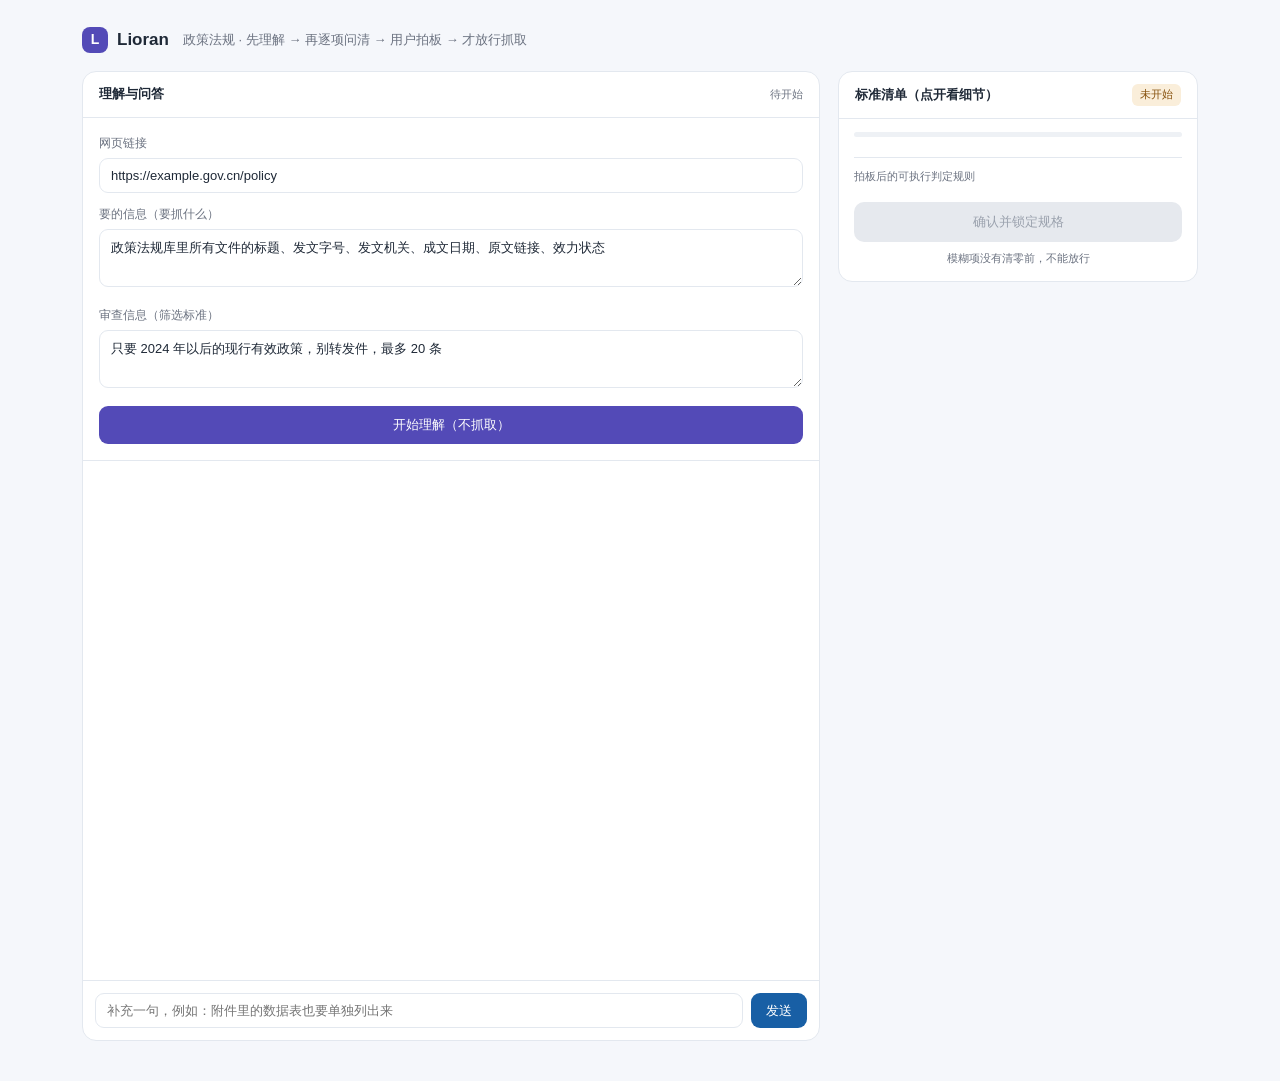
==== static/clarify.html @ 4ed3f1af "feat: add clarify-before-scrape gate for policy documents - Add replaceable policy-domain template: " ====
<!doctype html>
<html lang="zh-CN">
<head>
  <meta charset="utf-8">
  <meta name="viewport" content="width=device-width, initial-scale=1">
  <title>Lioran · 先理解，再问清楚</title>
  <style>
    :root{--bg:#f5f7fb;--card:#fff;--line:#e3e8ef;--ink:#1f2937;--muted:#6b7280;--blue:#185fa5;--blue-soft:#e6f1fb;--purple:#534ab7;--purple-soft:#eeedfe;--amber:#854f0b;--amber-soft:#faeeda;--green:#0f6e56;--green-soft:#e1f5ee}
    *{box-sizing:border-box}
    body{margin:0;background:var(--bg);color:var(--ink);font-family:-apple-system,BlinkMacSystemFont,"PingFang SC","Microsoft YaHei",sans-serif;font-size:14px;line-height:1.6}
    .app{max-width:1160px;margin:0 auto;padding:26px 22px 40px}
    header{display:flex;align-items:baseline;gap:14px;flex-wrap:wrap;margin-bottom:18px}
    .brand{display:flex;align-items:center;gap:9px;font-size:17px;font-weight:600}
    .mark{width:26px;height:26px;border-radius:8px;background:var(--purple);color:#fff;display:grid;place-items:center;font-size:14px}
    header p{margin:0;color:var(--muted);font-size:13px}
    .layout{display:grid;grid-template-columns:1fr 360px;gap:18px;align-items:start}
    .panel{background:var(--card);border:1px solid var(--line);border-radius:14px;overflow:hidden}
    .panel-head{padding:12px 16px;border-bottom:1px solid var(--line);font-weight:600;font-size:13px;display:flex;justify-content:space-between;align-items:center}
    .inputs{padding:16px}
    .inputs label{display:block;font-size:12px;color:var(--muted);margin:0 0 5px}
    .inputs input,.inputs textarea{width:100%;border:1px solid var(--line);border-radius:9px;padding:9px 11px;font-size:13px;font-family:inherit;outline:none;background:#fff;color:var(--ink);margin-bottom:12px}
    .inputs textarea{resize:vertical;min-height:58px}
    .inputs input:focus,.inputs textarea:focus{border-color:var(--blue)}
    .primary{width:100%;border:0;border-radius:9px;padding:10px;font-size:13px;font-family:inherit;cursor:pointer;background:var(--purple);color:#fff}
    .primary:disabled{background:#d8d8e3;cursor:default}
    .chat{height:520px;overflow-y:auto;padding:16px;display:flex;flex-direction:column;gap:14px;border-top:1px solid var(--line)}
    .msg{max-width:94%;padding:11px 14px;border-radius:12px;font-size:13px;white-space:pre-wrap}
    .msg.ai{align-self:flex-start;background:#fafbfd;border:1px solid var(--line);width:94%}
    .msg.user{align-self:flex-end;background:var(--blue-soft);border:1px solid #cfe2f6}
    .msg .who{font-size:11px;color:var(--muted);margin-bottom:4px}
    .label{display:inline-block;font-size:10px;padding:1px 7px;border-radius:5px;background:var(--purple-soft);color:var(--purple);margin-right:6px}
    .q{border-top:1px solid var(--line);padding:10px 0 2px;margin-top:10px}
    .q:first-of-type{border-top:0;margin-top:4px}
    .q p{margin:0 0 7px;font-size:13px}
    .qwhy{font-size:11px;color:var(--muted);background:#f4f7fb;border-radius:6px;padding:6px 9px;margin:0 0 8px;line-height:1.55}
    .qwhy b{color:var(--ink);font-weight:500}
    .opts{display:flex;flex-wrap:wrap;gap:7px}
    .opt{border:1px solid var(--line);background:#fff;color:var(--ink);border-radius:8px;padding:6px 11px;font-size:12px;cursor:pointer;font-family:inherit}
    .opt.on{background:var(--blue-soft);border-color:var(--blue);color:var(--blue)}
    .opt:disabled{cursor:default;opacity:.7}
    .submit{margin-top:14px;border:0;background:var(--purple);color:#fff;border-radius:8px;padding:8px 15px;font-size:12px;cursor:pointer;font-family:inherit}
    .submit:disabled{background:#d8d8e3;cursor:default}
    .recheck label{display:block;font-size:12px;padding:3px 0}
    .composer{display:flex;gap:8px;padding:12px;border-top:1px solid var(--line)}
    .composer input{flex:1;border:1px solid var(--line);border-radius:9px;padding:9px 11px;font-size:13px;font-family:inherit;outline:none}
    .composer button{border:0;background:var(--blue);color:#fff;border-radius:9px;padding:0 15px;font-size:13px;cursor:pointer;font-family:inherit}
    .badge{font-size:11px;padding:2px 8px;border-radius:6px;background:var(--amber-soft);color:var(--amber);font-weight:400}
    .badge.ready{background:var(--green-soft);color:var(--green)}
    .side{padding:13px 15px}
    .progress{height:5px;background:#eef1f5;border-radius:3px;overflow:hidden;margin:0 0 12px}
    .progress i{display:block;height:100%;background:var(--green);width:0;transition:width .3s}
    #items{max-height:280px;overflow-y:auto}
    .group{margin-bottom:10px}
    .group h4{margin:0 0 5px;font-size:11px;color:var(--muted);font-weight:500}
    .row{display:flex;gap:7px;align-items:flex-start;padding:4px 0;font-size:11.5px;border-bottom:1px dashed #f0f2f6;cursor:pointer}
    .row:hover{background:#fafbfd}
    .dot{width:7px;height:7px;border-radius:50%;margin-top:6px;flex:none;background:#c9ced8}
    .row.ok .dot{background:var(--green)}
    .row .k{color:var(--muted);width:74px;flex:none}
    .row .v{flex:1;word-break:break-all}
    .row:not(.ok) .v{color:var(--amber)}
    .tag{font-size:9px;padding:0 5px;border-radius:4px;background:#f1efe8;color:#5f5e5a;flex:none;margin-top:3px}
    .tag.amb{background:var(--amber-soft);color:var(--amber)}
    .tag.said{background:var(--green-soft);color:var(--green)}
    .detail{background:#f7f9fc;border-left:2px solid var(--blue);padding:6px 9px;margin:3px 0 6px;font-size:11px;color:var(--muted);line-height:1.6}
    .detail b{color:var(--ink);font-weight:500}
    .rules{border-top:1px solid var(--line);padding-top:10px;margin:8px 0 12px}
    .rules h4{margin:0 0 5px;font-size:11px;color:var(--muted);font-weight:500}
    #rules{max-height:140px;overflow-y:auto;font-size:11px;color:var(--muted)}
    #rules div{padding:3px 0;border-bottom:1px dashed #f0f2f6}
    #rules b{color:var(--ink);font-weight:500}
    .confirm{width:100%;border:0;border-radius:10px;padding:11px;font-size:13px;font-family:inherit;cursor:pointer;background:var(--green);color:#fff}
    .confirm:disabled{background:#e6e9ee;color:#9aa1ad;cursor:default}
    .tip{text-align:center;font-size:11px;color:var(--muted);margin:8px 0 0}
    .err{color:#a32d2d;font-size:12px;padding:8px 16px}
  </style>
</head>
<body>
<div class="app">
  <header>
    <div class="brand"><span class="mark">L</span>Lioran</div>
    <p>政策法规 · 先理解 → 再逐项问清 → 用户拍板 → 才放行抓取</p>
  </header>
  <div class="layout">
    <section class="panel">
      <div class="panel-head"><span>理解与问答</span><span style="font-weight:400;color:var(--muted);font-size:11px" id="phase">待开始</span></div>
      <div class="inputs">
        <label for="url">网页链接</label>
        <input id="url" type="text" value="https://example.gov.cn/policy" placeholder="公开的政策法规栏目地址">
        <label for="requirement">要的信息（要抓什么）</label>
        <textarea id="requirement" placeholder="例如：政策法规库里所有文件的标题、发文字号、发文机关、成文日期、原文链接、效力状态">政策法规库里所有文件的标题、发文字号、发文机关、成文日期、原文链接、效力状态</textarea>
        <label for="review">审查信息（筛选标准）</label>
        <textarea id="review" placeholder="例如：只要 2024 年以后的现行有效政策，别转发件，最多 20 条">只要 2024 年以后的现行有效政策，别转发件，最多 20 条</textarea>
        <button class="primary" id="start">开始理解（不抓取）</button>
      </div>
      <div class="chat" id="chat"></div>
      <div class="err" id="err" hidden></div>
      <div class="composer">
        <input id="note" placeholder="补充一句，例如：附件里的数据表也要单独列出来">
        <button id="send-note">发送</button>
      </div>
    </section>
    <aside class="panel">
      <div class="panel-head"><span>标准清单（点开看细节）</span><span class="badge" id="badge">未开始</span></div>
      <div class="side">
        <div class="progress"><i id="bar"></i></div>
        <div id="items"></div>
        <div class="rules">
          <h4 id="rules-head">拍板后的可执行判定规则</h4>
          <div id="rules"></div>
        </div>
        <button class="confirm" id="confirm" disabled>确认并锁定规格</button>
        <p class="tip" id="tip">模糊项没有清零前，不能放行</p>
      </div>
    </aside>
  </div>
</div>
<script src="/static/clarify.js" defer></script>
</body>
</html>
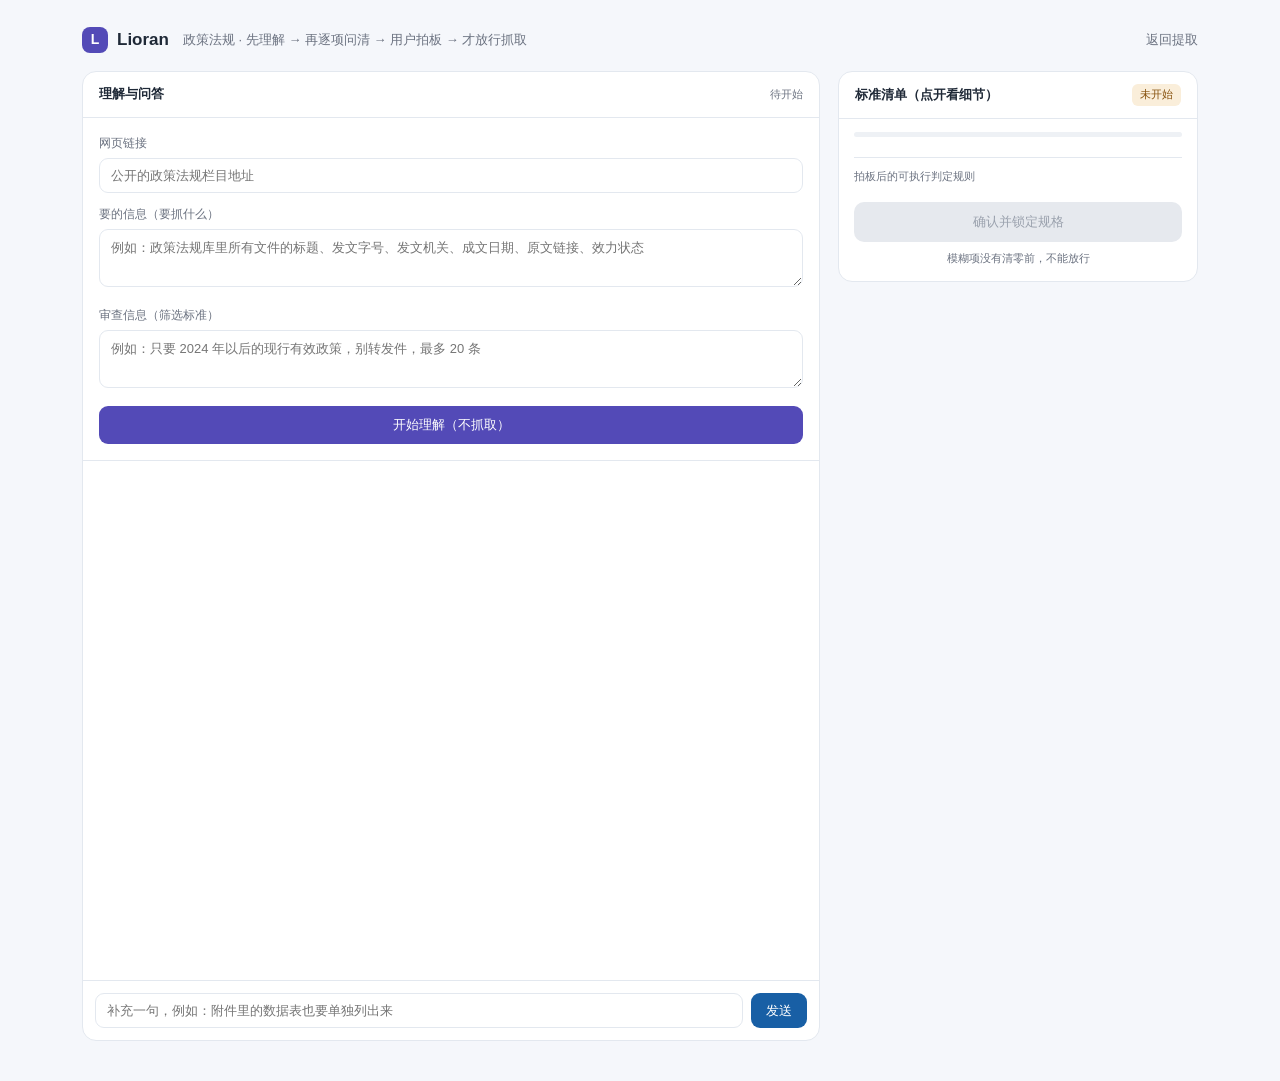
==== commit a02a0737: "feat: wire the clarify gate into the desktop page flow The page opened by the desktop app now enters" ====
--- a/static/clarify.html
+++ b/static/clarify.html
@@ -71,6 +71,7 @@
     #rules b{color:var(--ink);font-weight:500}
     .confirm{width:100%;border:0;border-radius:10px;padding:11px;font-size:13px;font-family:inherit;cursor:pointer;background:var(--green);color:#fff}
     .confirm:disabled{background:#e6e9ee;color:#9aa1ad;cursor:default}
+    header a{margin-left:auto;color:var(--muted);font-size:13px;text-decoration:none}
     .tip{text-align:center;font-size:11px;color:var(--muted);margin:8px 0 0}
     .err{color:#a32d2d;font-size:12px;padding:8px 16px}
   </style>
@@ -80,17 +81,18 @@
   <header>
     <div class="brand"><span class="mark">L</span>Lioran</div>
     <p>政策法规 · 先理解 → 再逐项问清 → 用户拍板 → 才放行抓取</p>
+    <a id="back-home" href="/">返回提取</a>
   </header>
   <div class="layout">
     <section class="panel">
       <div class="panel-head"><span>理解与问答</span><span style="font-weight:400;color:var(--muted);font-size:11px" id="phase">待开始</span></div>
       <div class="inputs">
         <label for="url">网页链接</label>
-        <input id="url" type="text" value="https://example.gov.cn/policy" placeholder="公开的政策法规栏目地址">
+        <input id="url" type="text" placeholder="公开的政策法规栏目地址">
         <label for="requirement">要的信息（要抓什么）</label>
-        <textarea id="requirement" placeholder="例如：政策法规库里所有文件的标题、发文字号、发文机关、成文日期、原文链接、效力状态">政策法规库里所有文件的标题、发文字号、发文机关、成文日期、原文链接、效力状态</textarea>
+        <textarea id="requirement" placeholder="例如：政策法规库里所有文件的标题、发文字号、发文机关、成文日期、原文链接、效力状态"></textarea>
         <label for="review">审查信息（筛选标准）</label>
-        <textarea id="review" placeholder="例如：只要 2024 年以后的现行有效政策，别转发件，最多 20 条">只要 2024 年以后的现行有效政策，别转发件，最多 20 条</textarea>
+        <textarea id="review" placeholder="例如：只要 2024 年以后的现行有效政策，别转发件，最多 20 条"></textarea>
         <button class="primary" id="start">开始理解（不抓取）</button>
       </div>
       <div class="chat" id="chat"></div>
